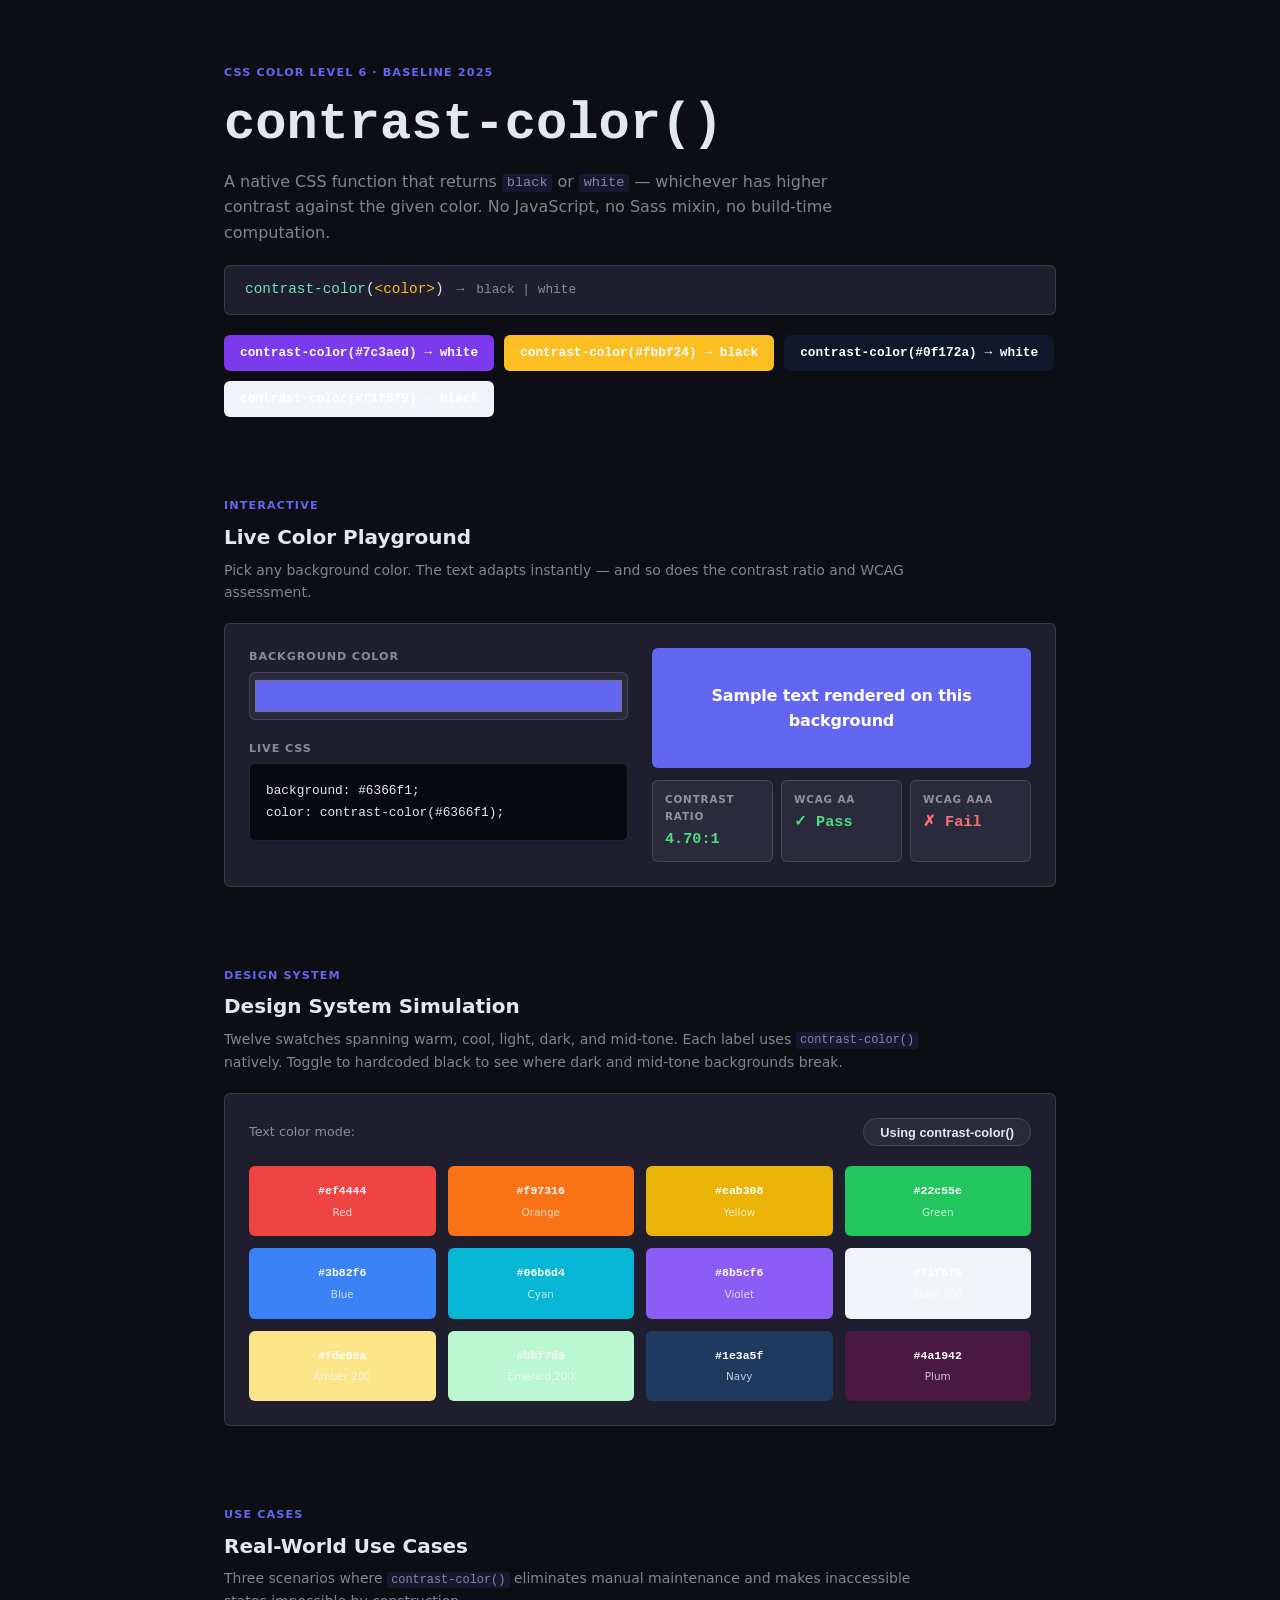
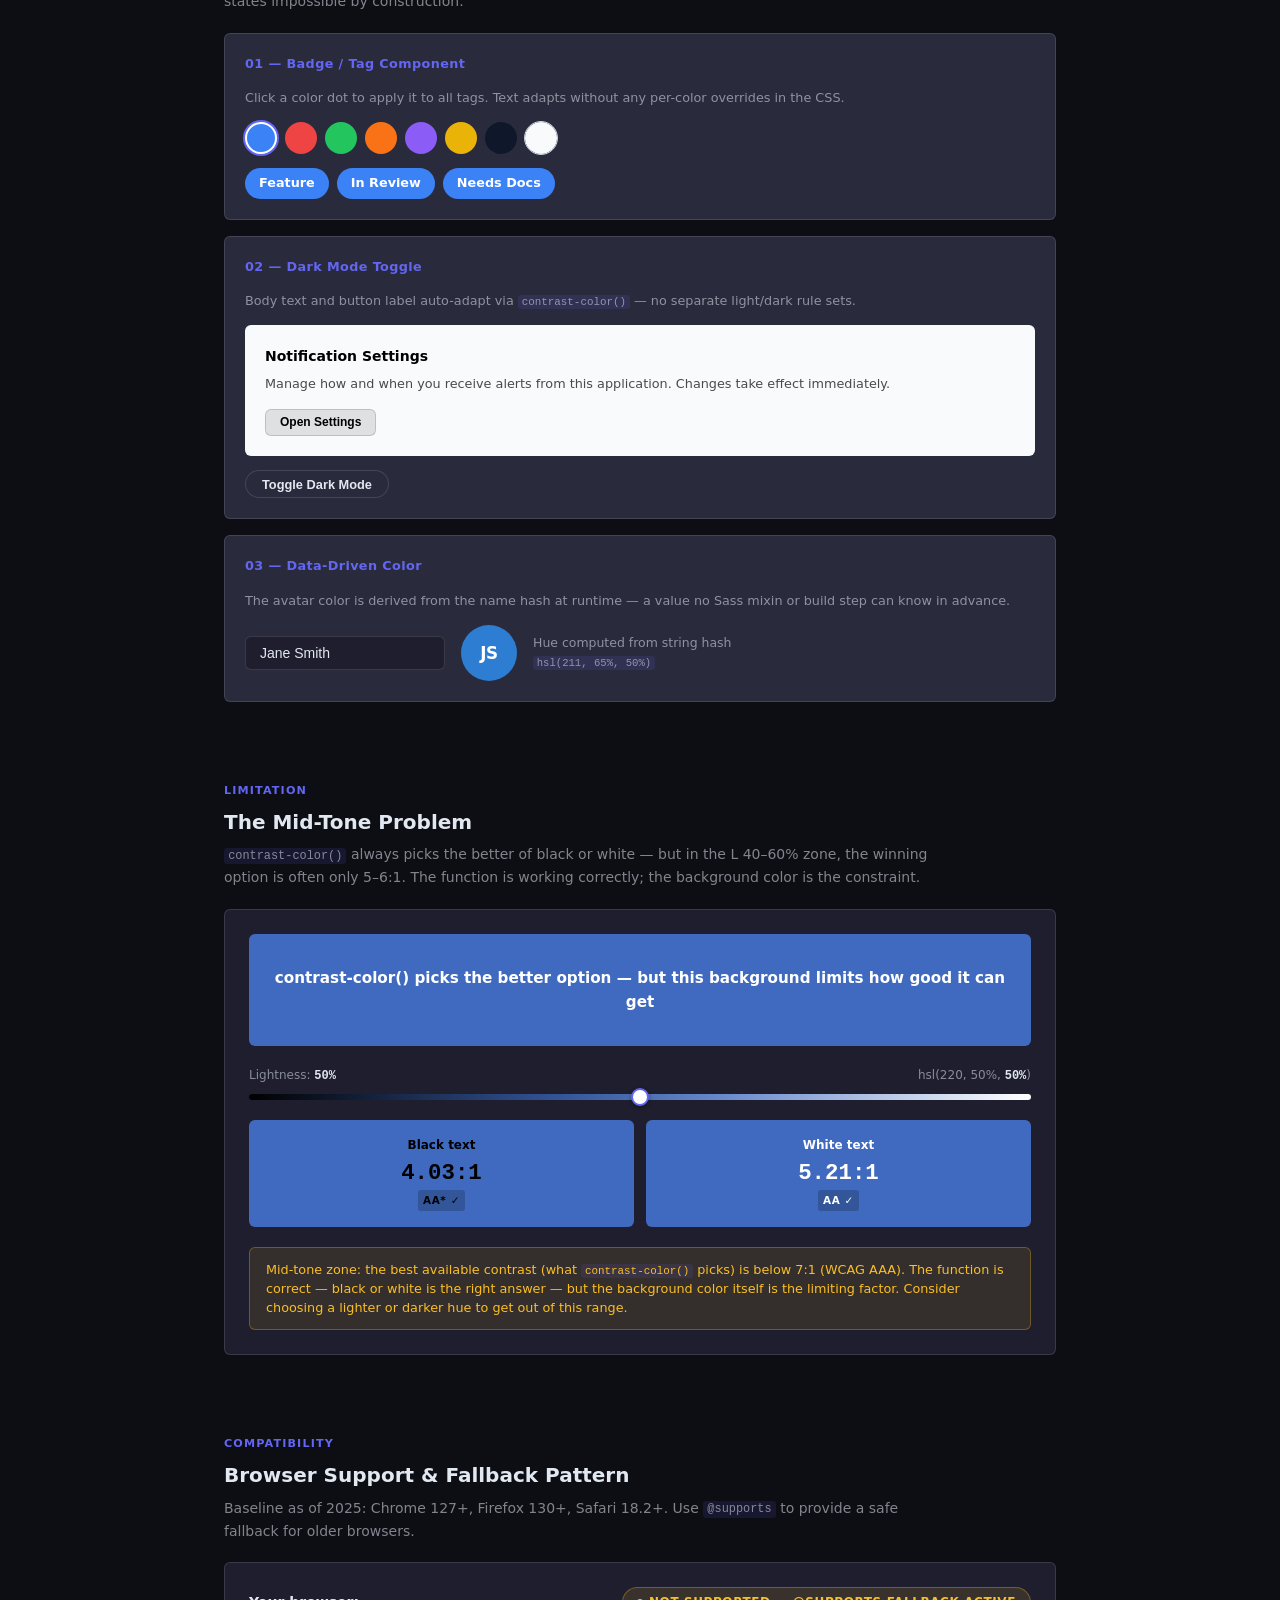
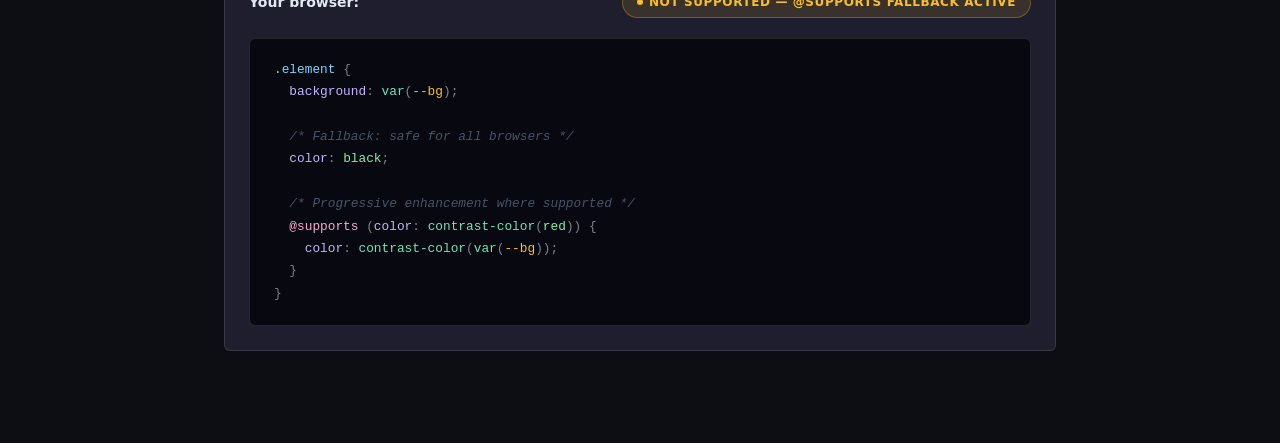
==== contrast-color/index.html @ 02e54796 "Add contrast-color demo and docs Introduce a new contrast-color demo and documentation. Adds contras" ====
<!DOCTYPE html>
<html lang="en">
<head>
  <meta charset="UTF-8">
  <meta name="viewport" content="width=device-width, initial-scale=1.0">
  <title>contrast-color() Demo</title>
  <style>
    /* ─── Variables & Reset ─── */
    :root {
      --accent: #6366f1;
      --accent-hover: #818cf8;
      --surface: #1e1e2e;
      --surface-raised: #2a2a3d;
      --border: rgb(255 255 255 / .12);
      --text: #e2e8f0;
      --text-dim: rgb(226 232 240 / .55);
      --success: #4ade80;
      --warning: #fbbf24;
      --error: #f87171;
      --radius: 6px;
    }

    *, *::before, *::after {
      box-sizing: border-box;
      margin: 0;
      padding: 0;
    }

    body {
      font-family: system-ui, sans-serif;
      background: #0d0d14;
      color: var(--text);
      line-height: 1.6;
      padding: 3.5rem 1.25rem 6rem;
    }

    /* ─── Layout ─── */
    .page {
      max-width: 52rem;
      margin-inline: auto;
      display: flex;
      flex-direction: column;
      gap: 5rem;
    }

    .section {
      display: flex;
      flex-direction: column;
      gap: 1.25rem;
    }

    .section-header {
      display: flex;
      flex-direction: column;
      gap: 0.35rem;
    }

    .section-label {
      font-size: 0.7rem;
      font-weight: 600;
      text-transform: uppercase;
      letter-spacing: 0.1em;
      color: var(--accent);
    }

    .section-title {
      font-size: 1.25rem;
      font-weight: 700;
    }

    .section-note {
      font-size: 0.875rem;
      color: var(--text-dim);
      max-width: 44rem;
    }

    .demo-area {
      background: var(--surface);
      border: 1px solid var(--border);
      border-radius: var(--radius);
      padding: 1.5rem;
    }

    /* ─── Typography ─── */
    code {
      font-family: ui-monospace, 'SF Mono', monospace;
      font-size: 0.85em;
      background: rgb(99 102 241 / .12);
      padding: 0.1em 0.35em;
      border-radius: 3px;
    }

    /* ─── Hero ─── */
    .page-header {
      display: flex;
      flex-direction: column;
      gap: 1rem;
      padding-top: 0.5rem;
    }

    h1 {
      font-size: clamp(2.25rem, 6vw, 3.25rem);
      font-weight: 700;
      line-height: 1.05;
      font-family: ui-monospace, 'SF Mono', monospace;
      color: var(--text);
    }

    .page-desc {
      font-size: 1rem;
      color: var(--text-dim);
      max-width: 42rem;
    }

    .syntax-callout {
      display: inline-flex;
      align-items: baseline;
      gap: 0.75rem;
      background: var(--surface);
      border: 1px solid var(--border);
      border-radius: var(--radius);
      padding: 0.75rem 1.25rem;
      font-family: ui-monospace, 'SF Mono', monospace;
      font-size: 0.9rem;
      margin-top: 0.25rem;
      flex-wrap: wrap;
    }

    .syntax-fn { color: #6ee7b7; }
    .syntax-arg { color: #fbbf24; }
    .syntax-ret { color: var(--text-dim); font-size: 0.8rem; }
    .syntax-arrow { color: var(--text-dim); }

    .hero-swatches {
      display: flex;
      gap: 0.625rem;
      flex-wrap: wrap;
      margin-top: 0.25rem;
    }

    .hero-swatch {
      padding: 0.5rem 1rem;
      border-radius: var(--radius);
      font-size: 0.8rem;
      font-weight: 600;
      font-family: ui-monospace, 'SF Mono', monospace;
      background: var(--bg);
      color: white; /* fallback */
      transition: color 0.15s;
    }

    @supports (color: contrast-color(red)) {
      .hero-swatch {
        color: contrast-color(var(--bg));
      }
    }

    /* ─── Section 2: Playground ─── */
    .playground-grid {
      display: grid;
      grid-template-columns: 1fr 1fr;
      gap: 1.5rem;
      align-items: start;
    }

    @media (max-width: 580px) {
      .playground-grid { grid-template-columns: 1fr; }
    }

    .playground-controls {
      display: flex;
      flex-direction: column;
      gap: 1.25rem;
    }

    .control-group {
      display: flex;
      flex-direction: column;
      gap: 0.35rem;
    }

    .control-label {
      font-size: 0.7rem;
      font-weight: 600;
      text-transform: uppercase;
      letter-spacing: 0.08em;
      color: var(--text-dim);
    }

    input[type="color"] {
      width: 100%;
      height: 3rem;
      border: 1px solid var(--border);
      border-radius: var(--radius);
      background: var(--surface-raised);
      cursor: pointer;
      padding: 0.2rem;
    }

    .pg-code {
      background: #080810;
      border: 1px solid var(--border);
      border-radius: var(--radius);
      padding: 1rem;
      font-family: ui-monospace, 'SF Mono', monospace;
      font-size: 0.8rem;
      color: var(--text);
      white-space: pre;
      overflow-x: auto;
      line-height: 1.7;
    }

    .playground-output {
      display: flex;
      flex-direction: column;
      gap: 0.75rem;
    }

    .pg-swatch {
      background: var(--pg-bg, #6366f1);
      border-radius: var(--radius);
      padding: 2rem 1.5rem;
      text-align: center;
      font-size: 1rem;
      font-weight: 700;
      color: white; /* fallback */
      transition: background 0.15s, color 0.15s;
      min-height: 120px;
      display: flex;
      align-items: center;
      justify-content: center;
      letter-spacing: -0.01em;
    }

    @supports (color: contrast-color(red)) {
      .pg-swatch {
        color: contrast-color(var(--pg-bg, #6366f1));
      }
    }

    .pg-stats {
      display: grid;
      grid-template-columns: repeat(3, 1fr);
      gap: 0.5rem;
    }

    .pg-stat {
      background: var(--surface-raised);
      border: 1px solid var(--border);
      border-radius: var(--radius);
      padding: 0.6rem 0.75rem;
      display: flex;
      flex-direction: column;
      gap: 0.15rem;
    }

    .pg-stat-label {
      font-size: 0.65rem;
      font-weight: 600;
      text-transform: uppercase;
      letter-spacing: 0.08em;
      color: var(--text-dim);
    }

    .pg-stat-value {
      font-size: 0.95rem;
      font-weight: 700;
      font-family: ui-monospace, 'SF Mono', monospace;
    }

    .c-pass { color: var(--success); }
    .c-warn { color: var(--warning); }
    .c-fail { color: var(--error); }

    /* ─── Section 3: Design Grid ─── */
    .grid-controls {
      display: flex;
      align-items: center;
      justify-content: space-between;
      margin-bottom: 1.25rem;
      gap: 1rem;
      flex-wrap: wrap;
    }

    .grid-mode-label {
      font-size: 0.8rem;
      color: var(--text-dim);
    }

    .toggle-btn {
      background: var(--surface-raised);
      border: 1px solid var(--border);
      border-radius: 20px;
      padding: 0.35rem 1rem;
      font-size: 0.8rem;
      font-weight: 600;
      color: var(--text);
      cursor: pointer;
      transition: background 0.15s, border-color 0.15s, color 0.15s;
    }

    .toggle-btn:hover {
      background: var(--surface);
      border-color: var(--accent);
    }

    .toggle-btn.active {
      background: var(--accent);
      border-color: var(--accent);
      color: white;
    }

    .swatch-grid {
      display: grid;
      grid-template-columns: repeat(4, 1fr);
      gap: 0.75rem;
    }

    @media (max-width: 480px) {
      .swatch-grid { grid-template-columns: repeat(3, 1fr); }
    }

    .color-swatch {
      background: var(--bg);
      border-radius: var(--radius);
      padding: 1rem 0.625rem;
      font-size: 0.72rem;
      font-weight: 700;
      text-align: center;
      display: flex;
      flex-direction: column;
      gap: 0.2rem;
      font-family: ui-monospace, 'SF Mono', monospace;
      transition: color 0.2s;
      color: white; /* fallback */
    }

    .color-swatch .swatch-name {
      font-size: 0.65rem;
      font-weight: 500;
      opacity: 0.75;
      font-family: system-ui, sans-serif;
    }

    @supports (color: contrast-color(red)) {
      .swatch-grid:not(.hardcoded) .color-swatch {
        color: contrast-color(var(--bg));
      }
    }

    .swatch-grid.hardcoded .color-swatch {
      color: black !important;
    }

    /* ─── Section 4: Use Cases ─── */
    .use-cases {
      display: flex;
      flex-direction: column;
      gap: 1rem;
    }

    .use-case {
      background: var(--surface-raised);
      border: 1px solid var(--border);
      border-radius: var(--radius);
      padding: 1.25rem;
      display: flex;
      flex-direction: column;
      gap: 0.875rem;
    }

    .use-case-title {
      font-size: 0.8rem;
      font-weight: 700;
      color: var(--accent);
      letter-spacing: 0.03em;
    }

    .use-case-note {
      font-size: 0.8rem;
      color: var(--text-dim);
    }

    /* Badge palette */
    .badge-palette {
      display: flex;
      gap: 0.5rem;
      flex-wrap: wrap;
      align-items: center;
    }

    .palette-dot {
      width: 2rem;
      height: 2rem;
      border-radius: 50%;
      border: 2px solid transparent;
      cursor: pointer;
      transition: transform 0.15s, border-color 0.15s, box-shadow 0.15s;
      background: var(--dot-bg);
    }

    .palette-dot:hover { transform: scale(1.15); }

    .palette-dot.selected {
      border-color: white;
      box-shadow: 0 0 0 2px var(--accent);
    }

    .badge-preview {
      display: flex;
      align-items: center;
      gap: 0.5rem;
      flex-wrap: wrap;
    }

    .badge-tag {
      display: inline-flex;
      align-items: center;
      background: var(--badge-bg, #3b82f6);
      border-radius: 9999px;
      padding: 0.3rem 0.875rem;
      font-size: 0.8rem;
      font-weight: 600;
      color: white; /* fallback */
      transition: background 0.2s, color 0.2s;
    }

    @supports (color: contrast-color(red)) {
      .badge-tag {
        color: contrast-color(var(--badge-bg, #3b82f6));
      }
    }

    /* Dark mode card */
    .mode-card {
      background: var(--card-bg, #f8fafc);
      border-radius: var(--radius);
      padding: 1.25rem;
      color: black; /* fallback - light bg default */
      transition: background 0.3s, color 0.3s;
    }

    @supports (color: contrast-color(red)) {
      .mode-card {
        color: contrast-color(var(--card-bg, #f8fafc));
      }
    }

    .mode-card h4 {
      font-size: 0.875rem;
      font-weight: 700;
      margin-bottom: 0.375rem;
    }

    .mode-card p {
      font-size: 0.8rem;
      margin-bottom: 0.875rem;
      opacity: 0.7;
    }

    .card-action-btn {
      background: rgb(0 0 0 / .1);
      border: 1px solid rgb(0 0 0 / .15);
      border-radius: var(--radius);
      padding: 0.35rem 0.875rem;
      font-size: 0.75rem;
      font-weight: 600;
      cursor: pointer;
      color: inherit;
      transition: background 0.15s;
    }

    @supports (color: contrast-color(red)) {
      .card-action-btn {
        color: contrast-color(var(--card-bg, #f8fafc));
      }
    }

    .card-action-btn:hover { background: rgb(0 0 0 / .2); }

    .dark-toggle-row {
      display: flex;
      align-items: center;
      gap: 0.75rem;
    }

    /* Avatar */
    .avatar-row {
      display: flex;
      align-items: center;
      gap: 1rem;
      flex-wrap: wrap;
    }

    .name-input {
      background: var(--surface);
      border: 1px solid var(--border);
      border-radius: var(--radius);
      padding: 0.5rem 0.875rem;
      font-size: 0.875rem;
      color: var(--text);
      width: 200px;
      outline: none;
      transition: border-color 0.15s;
    }

    .name-input:focus { border-color: var(--accent); }

    .avatar-circle {
      width: 3.5rem;
      height: 3.5rem;
      border-radius: 50%;
      background: var(--avatar-bg, hsl(200, 65%, 50%));
      display: flex;
      align-items: center;
      justify-content: center;
      font-size: 1.05rem;
      font-weight: 700;
      color: white; /* fallback */
      transition: background 0.25s, color 0.25s;
      flex-shrink: 0;
      letter-spacing: -0.02em;
    }

    @supports (color: contrast-color(red)) {
      .avatar-circle {
        color: contrast-color(var(--avatar-bg, hsl(200, 65%, 50%)));
      }
    }

    .avatar-meta {
      font-size: 0.78rem;
      color: var(--text-dim);
      line-height: 1.5;
    }

    /* ─── Section 5: Mid-tone ─── */
    .midtone-layout {
      display: flex;
      flex-direction: column;
      gap: 1.25rem;
    }

    .mt-main-swatch {
      background: var(--mt-bg, hsl(220, 50%, 50%));
      border-radius: var(--radius);
      padding: 2rem 1.5rem;
      text-align: center;
      font-size: 0.95rem;
      font-weight: 600;
      color: white; /* fallback */
      transition: background 0.05s, color 0.05s;
      min-height: 90px;
      display: flex;
      align-items: center;
      justify-content: center;
    }

    @supports (color: contrast-color(red)) {
      .mt-main-swatch {
        color: contrast-color(var(--mt-bg, hsl(220, 50%, 50%)));
      }
    }

    .slider-row {
      display: flex;
      flex-direction: column;
      gap: 0.5rem;
    }

    .slider-meta {
      display: flex;
      justify-content: space-between;
      font-size: 0.75rem;
      color: var(--text-dim);
    }

    .slider-meta strong { color: var(--text); font-family: ui-monospace, monospace; }

    input[type="range"] {
      -webkit-appearance: none;
      appearance: none;
      width: 100%;
      height: 6px;
      border-radius: 3px;
      background: linear-gradient(
        to right,
        hsl(220, 50%, 0%) 0%,
        hsl(220, 50%, 40%) 40%,
        hsl(220, 50%, 60%) 60%,
        hsl(220, 50%, 100%) 100%
      );
      cursor: pointer;
      outline: none;
    }

    input[type="range"]::-webkit-slider-thumb {
      -webkit-appearance: none;
      appearance: none;
      width: 18px;
      height: 18px;
      border-radius: 50%;
      background: white;
      border: 2px solid var(--accent);
      cursor: pointer;
      box-shadow: 0 1px 4px rgb(0 0 0 / .4);
    }

    input[type="range"]::-moz-range-thumb {
      width: 18px;
      height: 18px;
      border-radius: 50%;
      background: white;
      border: 2px solid var(--accent);
      cursor: pointer;
      box-shadow: 0 1px 4px rgb(0 0 0 / .4);
    }

    .mt-comparisons {
      display: grid;
      grid-template-columns: 1fr 1fr;
      gap: 0.75rem;
    }

    .mt-comp {
      background: var(--mt-bg);
      border-radius: var(--radius);
      padding: 1rem;
      display: flex;
      flex-direction: column;
      align-items: center;
      gap: 0.375rem;
      text-align: center;
      transition: background 0.05s;
    }

    .mt-comp-black { color: black; }
    .mt-comp-white { color: white; }

    .mt-comp-label {
      font-size: 0.75rem;
      font-weight: 700;
    }

    .mt-ratio {
      font-family: ui-monospace, monospace;
      font-size: 1.4rem;
      font-weight: 700;
      line-height: 1;
    }

    .mt-wcag-badge {
      font-size: 0.65rem;
      font-weight: 700;
      text-transform: uppercase;
      letter-spacing: 0.06em;
      padding: 0.2em 0.5em;
      border-radius: 3px;
      background: rgb(0 0 0 / .2);
    }

    .warning-strip {
      display: none;
      background: rgb(251 191 36 / .1);
      border: 1px solid rgb(251 191 36 / .3);
      border-radius: var(--radius);
      padding: 0.75rem 1rem;
      font-size: 0.8rem;
      color: var(--warning);
      line-height: 1.5;
    }

    .warning-strip.visible { display: block; }

    /* ─── Section 6: Browser Support ─── */
    .support-row {
      display: flex;
      align-items: center;
      justify-content: space-between;
      flex-wrap: wrap;
      gap: 0.75rem;
      margin-bottom: 1.25rem;
    }

    .support-label-text {
      font-size: 0.875rem;
      font-weight: 600;
    }

    .support-pill {
      display: inline-flex;
      align-items: center;
      gap: 0.375rem;
      border-radius: 9999px;
      padding: 0.3rem 0.875rem;
      font-size: 0.75rem;
      font-weight: 700;
      text-transform: uppercase;
      letter-spacing: 0.05em;
    }

    .support-pill.supported {
      background: rgb(74 222 128 / .12);
      border: 1px solid rgb(74 222 128 / .3);
      color: var(--success);
    }

    .support-pill.unsupported {
      background: rgb(251 191 36 / .12);
      border: 1px solid rgb(251 191 36 / .3);
      color: var(--warning);
    }

    .support-dot {
      width: 6px;
      height: 6px;
      border-radius: 50%;
      background: currentColor;
    }

    .code-block {
      background: #080810;
      border: 1px solid var(--border);
      border-radius: var(--radius);
      padding: 1.25rem 1.5rem;
      font-family: ui-monospace, 'SF Mono', monospace;
      font-size: 0.8rem;
      line-height: 1.75;
      overflow-x: auto;
      white-space: pre;
    }

    .tok-selector { color: #7dd3fc; }
    .tok-prop { color: #c4b5fd; }
    .tok-fn { color: #6ee7b7; }
    .tok-var { color: #fbbf24; }
    .tok-value { color: #86efac; }
    .tok-comment { color: #475569; font-style: italic; }
    .tok-at { color: #f9a8d4; }
    .tok-punct { color: var(--text-dim); }
  </style>
</head>
<body>
  <div class="page">

    <!-- ─── Hero ─── -->
    <header class="page-header">
      <p class="section-label">CSS Color Level 6 · Baseline 2025</p>
      <h1>contrast-color()</h1>
      <p class="page-desc">
        A native CSS function that returns <code>black</code> or <code>white</code> — whichever has higher contrast against the given color. No JavaScript, no Sass mixin, no build-time computation.
      </p>
      <div class="syntax-callout">
        <span><span class="syntax-fn">contrast-color</span>(<span class="syntax-arg">&lt;color&gt;</span>)</span>
        <span class="syntax-arrow">→</span>
        <span class="syntax-ret">black | white</span>
      </div>
      <div class="hero-swatches">
        <div class="hero-swatch" style="--bg: #7c3aed">contrast-color(#7c3aed) → white</div>
        <div class="hero-swatch" style="--bg: #fbbf24">contrast-color(#fbbf24) → black</div>
        <div class="hero-swatch" style="--bg: #0f172a">contrast-color(#0f172a) → white</div>
        <div class="hero-swatch" style="--bg: #f1f5f9">contrast-color(#f1f5f9) → black</div>
      </div>
    </header>

    <!-- ─── 2. Live Color Playground ─── -->
    <section class="section">
      <div class="section-header">
        <p class="section-label">Interactive</p>
        <h2 class="section-title">Live Color Playground</h2>
        <p class="section-note">Pick any background color. The text adapts instantly — and so does the contrast ratio and WCAG assessment.</p>
      </div>
      <div class="demo-area">
        <div class="playground-grid">
          <div class="playground-controls">
            <div class="control-group">
              <p class="control-label">Background color</p>
              <input type="color" id="color-picker" value="#6366f1">
            </div>
            <div class="control-group">
              <p class="control-label">Live CSS</p>
              <pre class="pg-code" id="pg-code">background: #6366f1;
color: contrast-color(#6366f1);</pre>
            </div>
          </div>
          <div class="playground-output">
            <div class="pg-swatch" id="pg-swatch">
              Sample text rendered on this background
            </div>
            <div class="pg-stats">
              <div class="pg-stat">
                <span class="pg-stat-label">Contrast ratio</span>
                <span class="pg-stat-value" id="pg-ratio">—</span>
              </div>
              <div class="pg-stat">
                <span class="pg-stat-label">WCAG AA</span>
                <span class="pg-stat-value" id="pg-aa">—</span>
              </div>
              <div class="pg-stat">
                <span class="pg-stat-label">WCAG AAA</span>
                <span class="pg-stat-value" id="pg-aaa">—</span>
              </div>
            </div>
          </div>
        </div>
      </div>
    </section>

    <!-- ─── 3. Design System Grid ─── -->
    <section class="section">
      <div class="section-header">
        <p class="section-label">Design System</p>
        <h2 class="section-title">Design System Simulation</h2>
        <p class="section-note">
          Twelve swatches spanning warm, cool, light, dark, and mid-tone. Each label uses <code>contrast-color()</code> natively. Toggle to hardcoded black to see where dark and mid-tone backgrounds break.
        </p>
      </div>
      <div class="demo-area">
        <div class="grid-controls">
          <p class="grid-mode-label">Text color mode:</p>
          <button class="toggle-btn" id="grid-toggle">Using contrast-color()</button>
        </div>
        <div class="swatch-grid" id="swatch-grid">
          <div class="color-swatch" style="--bg: #ef4444">
            <span>#ef4444</span>
            <span class="swatch-name">Red</span>
          </div>
          <div class="color-swatch" style="--bg: #f97316">
            <span>#f97316</span>
            <span class="swatch-name">Orange</span>
          </div>
          <div class="color-swatch" style="--bg: #eab308">
            <span>#eab308</span>
            <span class="swatch-name">Yellow</span>
          </div>
          <div class="color-swatch" style="--bg: #22c55e">
            <span>#22c55e</span>
            <span class="swatch-name">Green</span>
          </div>
          <div class="color-swatch" style="--bg: #3b82f6">
            <span>#3b82f6</span>
            <span class="swatch-name">Blue</span>
          </div>
          <div class="color-swatch" style="--bg: #06b6d4">
            <span>#06b6d4</span>
            <span class="swatch-name">Cyan</span>
          </div>
          <div class="color-swatch" style="--bg: #8b5cf6">
            <span>#8b5cf6</span>
            <span class="swatch-name">Violet</span>
          </div>
          <div class="color-swatch" style="--bg: #f1f5f9">
            <span>#f1f5f9</span>
            <span class="swatch-name">Slate 100</span>
          </div>
          <div class="color-swatch" style="--bg: #fde68a">
            <span>#fde68a</span>
            <span class="swatch-name">Amber 200</span>
          </div>
          <div class="color-swatch" style="--bg: #bbf7d0">
            <span>#bbf7d0</span>
            <span class="swatch-name">Emerald 200</span>
          </div>
          <div class="color-swatch" style="--bg: #1e3a5f">
            <span>#1e3a5f</span>
            <span class="swatch-name">Navy</span>
          </div>
          <div class="color-swatch" style="--bg: #4a1942">
            <span>#4a1942</span>
            <span class="swatch-name">Plum</span>
          </div>
        </div>
      </div>
    </section>

    <!-- ─── 4. Real-World Use Cases ─── -->
    <section class="section">
      <div class="section-header">
        <p class="section-label">Use Cases</p>
        <h2 class="section-title">Real-World Use Cases</h2>
        <p class="section-note">Three scenarios where <code>contrast-color()</code> eliminates manual maintenance and makes inaccessible states impossible by construction.</p>
      </div>
      <div class="use-cases">

        <!-- 4a. Badge/tag -->
        <div class="use-case">
          <p class="use-case-title">01 — Badge / Tag Component</p>
          <p class="use-case-note">Click a color dot to apply it to all tags. Text adapts without any per-color overrides in the CSS.</p>
          <div class="badge-palette" id="badge-palette">
            <button class="palette-dot selected" data-color="#3b82f6" style="--dot-bg: #3b82f6; background: #3b82f6" aria-label="Blue"></button>
            <button class="palette-dot" data-color="#ef4444" style="--dot-bg: #ef4444; background: #ef4444" aria-label="Red"></button>
            <button class="palette-dot" data-color="#22c55e" style="--dot-bg: #22c55e; background: #22c55e" aria-label="Green"></button>
            <button class="palette-dot" data-color="#f97316" style="--dot-bg: #f97316; background: #f97316" aria-label="Orange"></button>
            <button class="palette-dot" data-color="#8b5cf6" style="--dot-bg: #8b5cf6; background: #8b5cf6" aria-label="Violet"></button>
            <button class="palette-dot" data-color="#eab308" style="--dot-bg: #eab308; background: #eab308" aria-label="Yellow"></button>
            <button class="palette-dot" data-color="#0f172a" style="--dot-bg: #0f172a; background: #0f172a" aria-label="Near black"></button>
            <button class="palette-dot" data-color="#f8fafc" style="--dot-bg: #f8fafc; background: #f8fafc; outline: 1px solid #cbd5e1" aria-label="Near white"></button>
          </div>
          <div class="badge-preview">
            <span class="badge-tag" style="--badge-bg: #3b82f6">Feature</span>
            <span class="badge-tag" style="--badge-bg: #3b82f6">In Review</span>
            <span class="badge-tag" style="--badge-bg: #3b82f6">Needs Docs</span>
          </div>
        </div>

        <!-- 4b. Dark mode card -->
        <div class="use-case">
          <p class="use-case-title">02 — Dark Mode Toggle</p>
          <p class="use-case-note">Body text and button label auto-adapt via <code>contrast-color()</code> — no separate light/dark rule sets.</p>
          <div class="mode-card" id="mode-card" style="--card-bg: #f8fafc">
            <h4>Notification Settings</h4>
            <p>Manage how and when you receive alerts from this application. Changes take effect immediately.</p>
            <button class="card-action-btn">Open Settings</button>
          </div>
          <div class="dark-toggle-row">
            <button class="toggle-btn" id="dark-toggle">Toggle Dark Mode</button>
          </div>
        </div>

        <!-- 4c. Data-driven avatar -->
        <div class="use-case">
          <p class="use-case-title">03 — Data-Driven Color</p>
          <p class="use-case-note">
            The avatar color is derived from the name hash at runtime — a value no Sass mixin or build step can know in advance.
          </p>
          <div class="avatar-row">
            <input type="text" id="name-input" class="name-input" placeholder="Type a name…" value="Jane Smith">
            <div class="avatar-circle" id="avatar-circle">JS</div>
            <p class="avatar-meta">
              Hue computed from string hash<br>
              <code>hsl(<span id="avatar-hue">—</span>, 65%, 50%)</code>
            </p>
          </div>
        </div>

      </div>
    </section>

    <!-- ─── 5. Mid-Tone Problem ─── -->
    <section class="section">
      <div class="section-header">
        <p class="section-label">Limitation</p>
        <h2 class="section-title">The Mid-Tone Problem</h2>
        <p class="section-note">
          <code>contrast-color()</code> always picks the better of black or white — but in the L 40–60% zone, the winning option is often only 5–6:1. The function is working correctly; the background color is the constraint.
        </p>
      </div>
      <div class="demo-area">
        <div class="midtone-layout">
          <div class="mt-main-swatch" id="mt-main" style="--mt-bg: hsl(220, 50%, 50%)">
            contrast-color() picks the better option — but this background limits how good it can get
          </div>
          <div class="slider-row">
            <div class="slider-meta">
              <span>Lightness: <strong id="mt-label">50%</strong></span>
              <span>hsl(220, 50%, <strong id="mt-label-r">50%</strong>)</span>
            </div>
            <input type="range" id="mt-slider" min="0" max="100" value="50" aria-label="Background lightness">
          </div>
          <div class="mt-comparisons">
            <div class="mt-comp mt-comp-black" id="mt-black" style="--mt-bg: hsl(220, 50%, 50%)">
              <span class="mt-comp-label">Black text</span>
              <span class="mt-ratio" id="mt-ratio-black">—</span>
              <span class="mt-wcag-badge" id="mt-wcag-black">—</span>
            </div>
            <div class="mt-comp mt-comp-white" id="mt-white" style="--mt-bg: hsl(220, 50%, 50%)">
              <span class="mt-comp-label">White text</span>
              <span class="mt-ratio" id="mt-ratio-white">—</span>
              <span class="mt-wcag-badge" id="mt-wcag-white">—</span>
            </div>
          </div>
          <div class="warning-strip" id="mt-warning">
            Mid-tone zone: the best available contrast (what <code>contrast-color()</code> picks) is below 7:1 (WCAG AAA). The function is correct — black or white is the right answer — but the background color itself is the limiting factor. Consider choosing a lighter or darker hue to get out of this range.
          </div>
        </div>
      </div>
    </section>

    <!-- ─── 6. Browser Support ─── -->
    <section class="section">
      <div class="section-header">
        <p class="section-label">Compatibility</p>
        <h2 class="section-title">Browser Support & Fallback Pattern</h2>
        <p class="section-note">
          Baseline as of 2025: Chrome 127+, Firefox 130+, Safari 18.2+. Use <code>@supports</code> to provide a safe fallback for older browsers.
        </p>
      </div>
      <div class="demo-area">
        <div class="support-row">
          <p class="support-label-text">Your browser:</p>
          <div class="support-pill" id="support-pill">
            <span class="support-dot"></span>
            <span id="support-label">Detecting…</span>
          </div>
        </div>
        <div class="code-block"><span class="tok-selector">.element</span> <span class="tok-punct">{</span>
  <span class="tok-prop">background</span><span class="tok-punct">:</span> <span class="tok-fn">var</span><span class="tok-punct">(</span><span class="tok-var">--bg</span><span class="tok-punct">);</span>

  <span class="tok-comment">/* Fallback: safe for all browsers */</span>
  <span class="tok-prop">color</span><span class="tok-punct">:</span> <span class="tok-value">black</span><span class="tok-punct">;</span>

  <span class="tok-comment">/* Progressive enhancement where supported */</span>
  <span class="tok-at">@supports</span> <span class="tok-punct">(</span><span class="tok-prop">color</span><span class="tok-punct">:</span> <span class="tok-fn">contrast-color</span><span class="tok-punct">(</span><span class="tok-value">red</span><span class="tok-punct">))</span> <span class="tok-punct">{</span>
    <span class="tok-prop">color</span><span class="tok-punct">:</span> <span class="tok-fn">contrast-color</span><span class="tok-punct">(</span><span class="tok-fn">var</span><span class="tok-punct">(</span><span class="tok-var">--bg</span><span class="tok-punct">));</span>
  <span class="tok-punct">}</span>
<span class="tok-punct">}</span></div>
      </div>
    </section>

  </div>

  <script>
    // ─── Color utilities ───

    function hexToRgb(hex) {
      const n = parseInt(hex.slice(1), 16);
      return [(n >> 16) & 255, (n >> 8) & 255, n & 255];
    }

    function relativeLuminance(rgb) {
      return rgb.map(c => {
        c /= 255;
        return c <= 0.04045 ? c / 12.92 : ((c + 0.055) / 1.055) ** 2.4;
      }).reduce((sum, c, i) => sum + c * [0.2126, 0.7152, 0.0722][i], 0);
    }

    function contrastRatio(l1, l2) {
      return (Math.max(l1, l2) + 0.05) / (Math.min(l1, l2) + 0.05);
    }

    function wcagResult(ratio) {
      if (ratio >= 7)   return { label: 'AAA ✓', cls: 'c-pass' };
      if (ratio >= 4.5) return { label: 'AA ✓',  cls: 'c-pass' };
      if (ratio >= 3)   return { label: 'AA* ✓', cls: 'c-warn' };
      return               { label: 'Fail',      cls: 'c-fail' };
    }

    function hslToRgb(h, s, l) {
      s /= 100; l /= 100;
      const k = n => (n + h / 30) % 12;
      const a = s * Math.min(l, 1 - l);
      const f = n => l - a * Math.max(-1, Math.min(k(n) - 3, Math.min(9 - k(n), 1)));
      return [f(0), f(8), f(4)].map(c => Math.round(c * 255));
    }

    // ─── Section 2: Playground ───

    const picker    = document.getElementById('color-picker');
    const pgSwatch  = document.getElementById('pg-swatch');
    const pgCode    = document.getElementById('pg-code');
    const pgRatio   = document.getElementById('pg-ratio');
    const pgAA      = document.getElementById('pg-aa');
    const pgAAA     = document.getElementById('pg-aaa');

    function updatePlayground(hex) {
      pgSwatch.style.setProperty('--pg-bg', hex);
      pgCode.textContent = `background: ${hex};\ncolor: contrast-color(${hex});`;

      const lum       = relativeLuminance(hexToRgb(hex));
      const rBlack    = contrastRatio(lum, 0);
      const rWhite    = contrastRatio(lum, 1);
      const chosen    = Math.max(rBlack, rWhite);

      pgRatio.textContent  = chosen.toFixed(2) + ':1';
      pgRatio.className    = 'pg-stat-value ' + (chosen >= 4.5 ? 'c-pass' : chosen >= 3 ? 'c-warn' : 'c-fail');

      pgAA.textContent     = chosen >= 4.5 ? '✓ Pass' : '✗ Fail';
      pgAA.className       = 'pg-stat-value ' + (chosen >= 4.5 ? 'c-pass' : 'c-fail');

      pgAAA.textContent    = chosen >= 7 ? '✓ Pass' : '✗ Fail';
      pgAAA.className      = 'pg-stat-value ' + (chosen >= 7 ? 'c-pass' : 'c-fail');
    }

    picker.addEventListener('input', e => updatePlayground(e.target.value));
    updatePlayground(picker.value);

    // ─── Section 3: Grid toggle ───

    const gridToggle = document.getElementById('grid-toggle');
    const swatchGrid = document.getElementById('swatch-grid');
    let isHardcoded  = false;

    gridToggle.addEventListener('click', () => {
      isHardcoded = !isHardcoded;
      swatchGrid.classList.toggle('hardcoded', isHardcoded);
      gridToggle.classList.toggle('active', isHardcoded);
      gridToggle.textContent = isHardcoded ? 'Hardcoded: black' : 'Using contrast-color()';
    });

    // ─── Section 4a: Badge palette ───

    const badgePalette = document.getElementById('badge-palette');
    const badgeTags    = document.querySelectorAll('.badge-tag');

    badgePalette.addEventListener('click', e => {
      const dot = e.target.closest('.palette-dot');
      if (!dot) return;
      document.querySelectorAll('.palette-dot').forEach(d => d.classList.remove('selected'));
      dot.classList.add('selected');
      const color = dot.dataset.color;
      badgeTags.forEach(tag => tag.style.setProperty('--badge-bg', color));
    });

    // ─── Section 4b: Dark mode toggle ───

    const darkToggle = document.getElementById('dark-toggle');
    const modeCard   = document.getElementById('mode-card');
    let isDark       = false;

    darkToggle.addEventListener('click', () => {
      isDark = !isDark;
      modeCard.style.setProperty('--card-bg', isDark ? '#0f172a' : '#f8fafc');
      darkToggle.textContent = isDark ? 'Toggle Light Mode' : 'Toggle Dark Mode';
    });

    // ─── Section 4c: Avatar / data-driven ───

    const nameInput    = document.getElementById('name-input');
    const avatarCircle = document.getElementById('avatar-circle');
    const avatarHue    = document.getElementById('avatar-hue');

    function hashName(name) {
      return name.split('').reduce((acc, c) => acc + c.charCodeAt(0), 0) % 360;
    }

    function updateAvatar(name) {
      if (!name.trim()) return;
      const hue      = hashName(name);
      const hsl      = `hsl(${hue}, 65%, 50%)`;
      avatarCircle.style.setProperty('--avatar-bg', hsl);
      avatarHue.textContent = hue;
      const initials = name.trim().split(/\s+/).map(w => w[0]).join('').slice(0, 2).toUpperCase();
      avatarCircle.textContent = initials;
    }

    nameInput.addEventListener('input', e => updateAvatar(e.target.value));
    updateAvatar(nameInput.value);

    // ─── Section 5: Mid-tone slider ───

    const mtSlider      = document.getElementById('mt-slider');
    const mtLabel       = document.getElementById('mt-label');
    const mtLabelR      = document.getElementById('mt-label-r');
    const mtMain        = document.getElementById('mt-main');
    const mtBlack       = document.getElementById('mt-black');
    const mtWhite       = document.getElementById('mt-white');
    const mtRatioBlack  = document.getElementById('mt-ratio-black');
    const mtRatioWhite  = document.getElementById('mt-ratio-white');
    const mtWcagBlack   = document.getElementById('mt-wcag-black');
    const mtWcagWhite   = document.getElementById('mt-wcag-white');
    const mtWarning     = document.getElementById('mt-warning');

    function updateMidtone(L) {
      const hsl = `hsl(220, 50%, ${L}%)`;
      mtLabel.textContent  = `${L}%`;
      mtLabelR.textContent = `${L}%`;
      mtMain.style.setProperty('--mt-bg', hsl);
      mtBlack.style.setProperty('--mt-bg', hsl);
      mtWhite.style.setProperty('--mt-bg', hsl);

      const rgb    = hslToRgb(220, 50, L);
      const lum    = relativeLuminance(rgb);
      const rBlack = contrastRatio(lum, 0);
      const rWhite = contrastRatio(lum, 1);

      mtRatioBlack.textContent = rBlack.toFixed(2) + ':1';
      mtRatioWhite.textContent = rWhite.toFixed(2) + ':1';

      const wB = wcagResult(rBlack);
      const wW = wcagResult(rWhite);
      mtWcagBlack.textContent = wB.label;
      mtWcagWhite.textContent = wW.label;

      mtWarning.classList.toggle('visible', Math.max(rBlack, rWhite) < 7);
    }

    mtSlider.addEventListener('input', e => updateMidtone(parseInt(e.target.value)));
    updateMidtone(50);

    // ─── Section 6: Browser support detection ───

    const supportPill  = document.getElementById('support-pill');
    const supportLabel = document.getElementById('support-label');
    const isSupported  = CSS.supports('color', 'contrast-color(red)');

    supportPill.classList.add(isSupported ? 'supported' : 'unsupported');
    supportLabel.textContent = isSupported
      ? 'contrast-color() supported'
      : 'Not supported — @supports fallback active';
  </script>
</body>
</html>
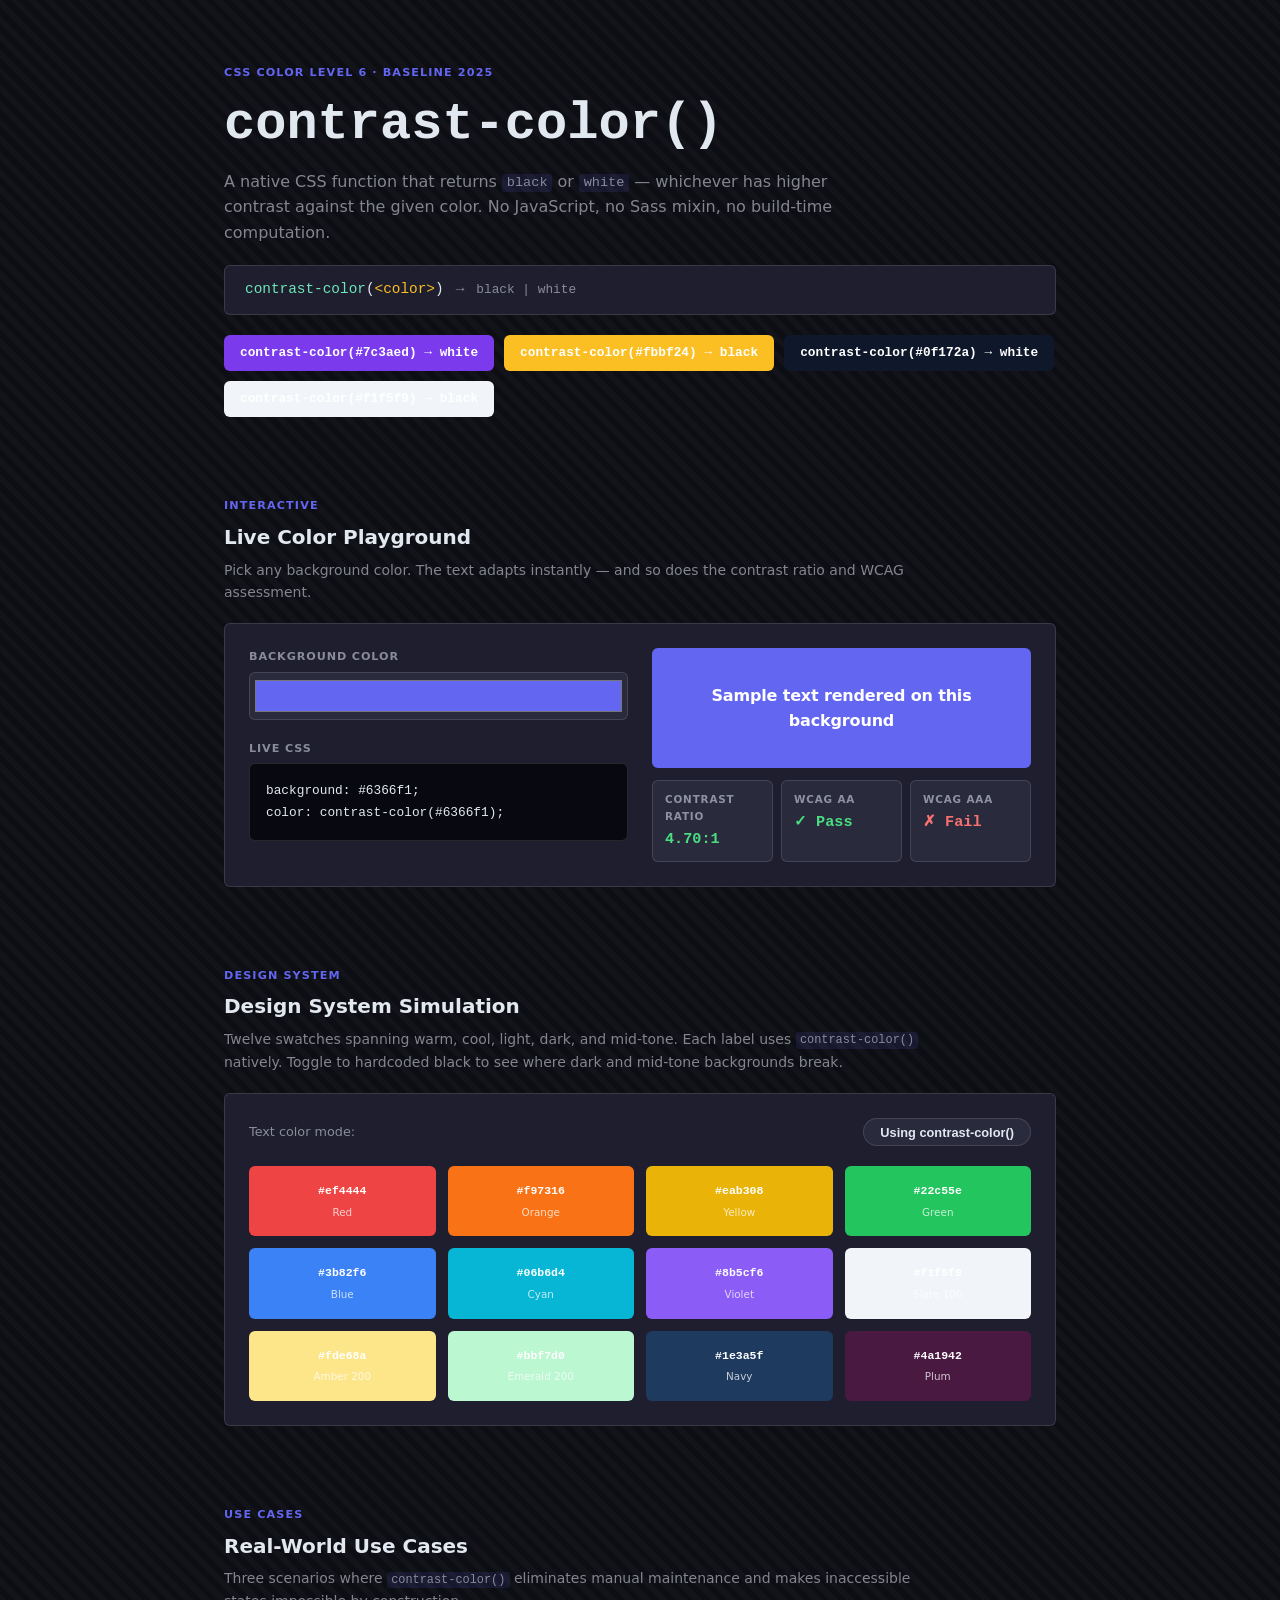
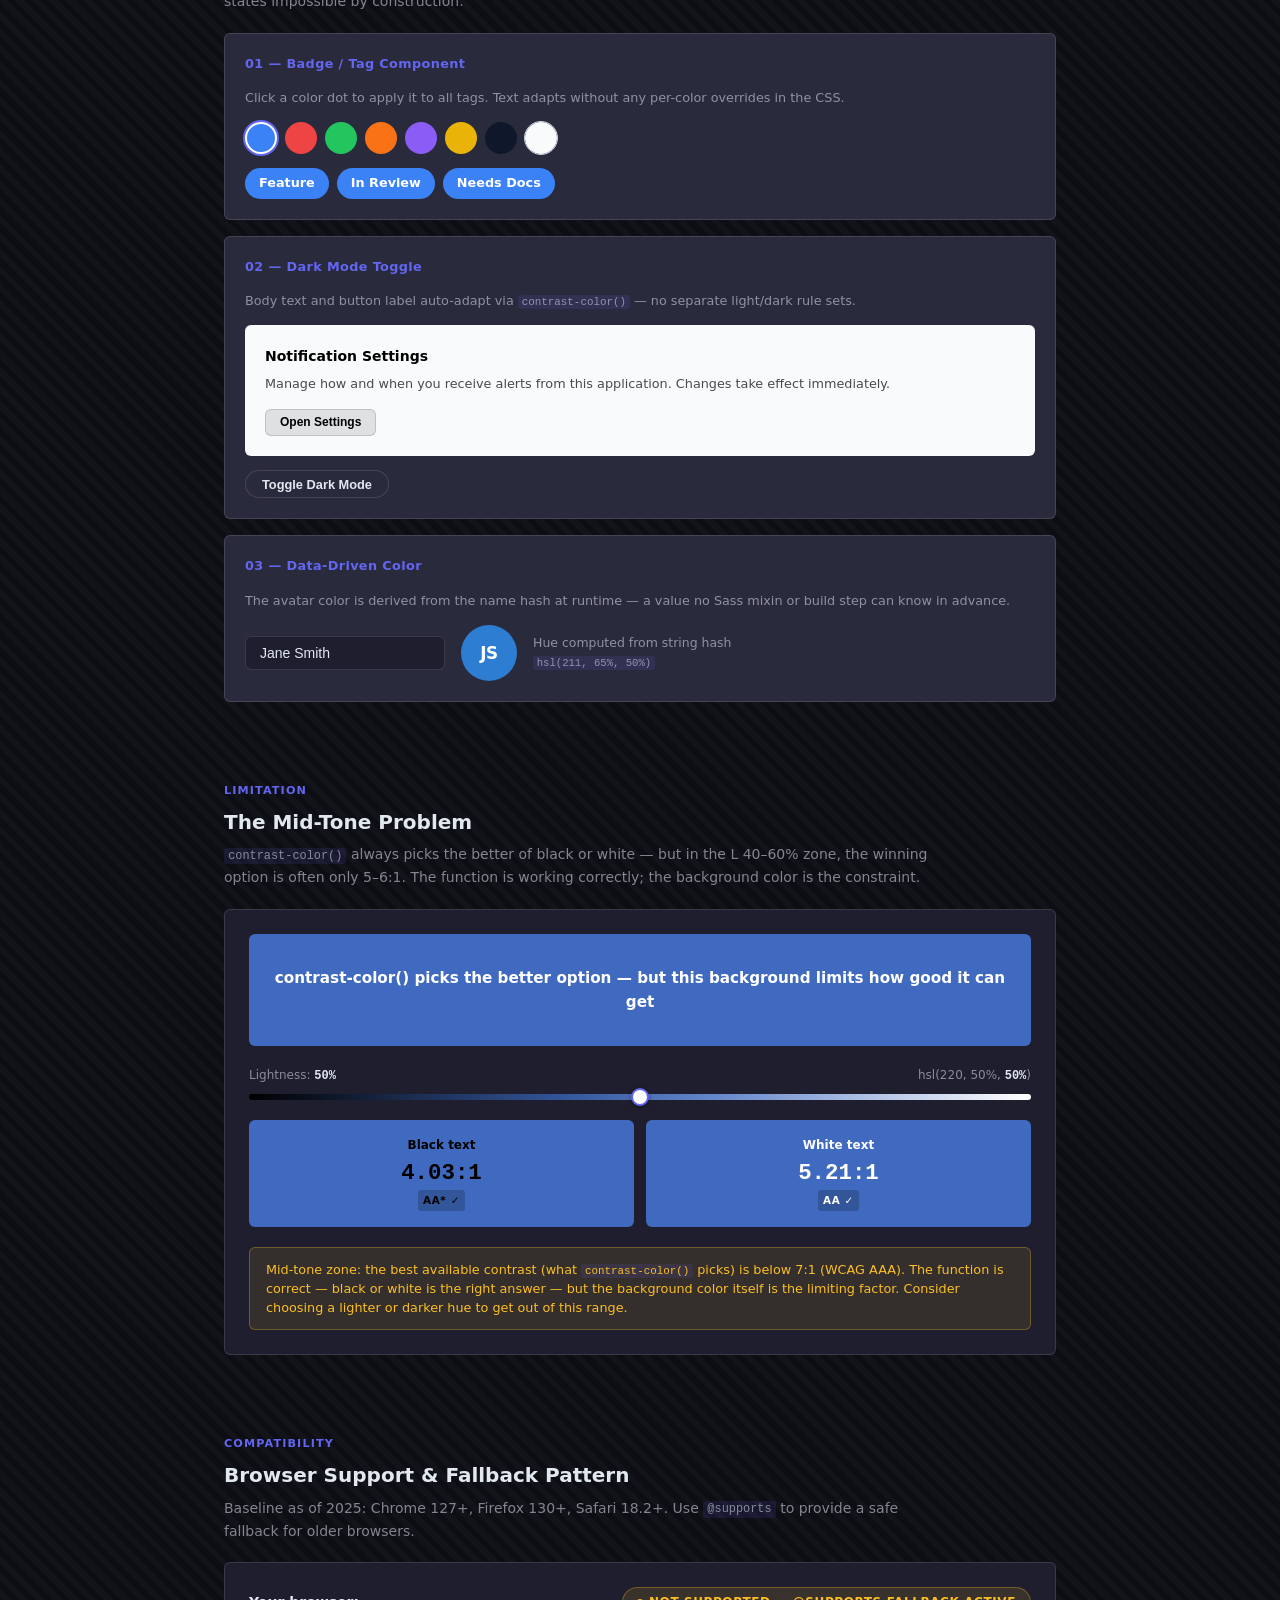
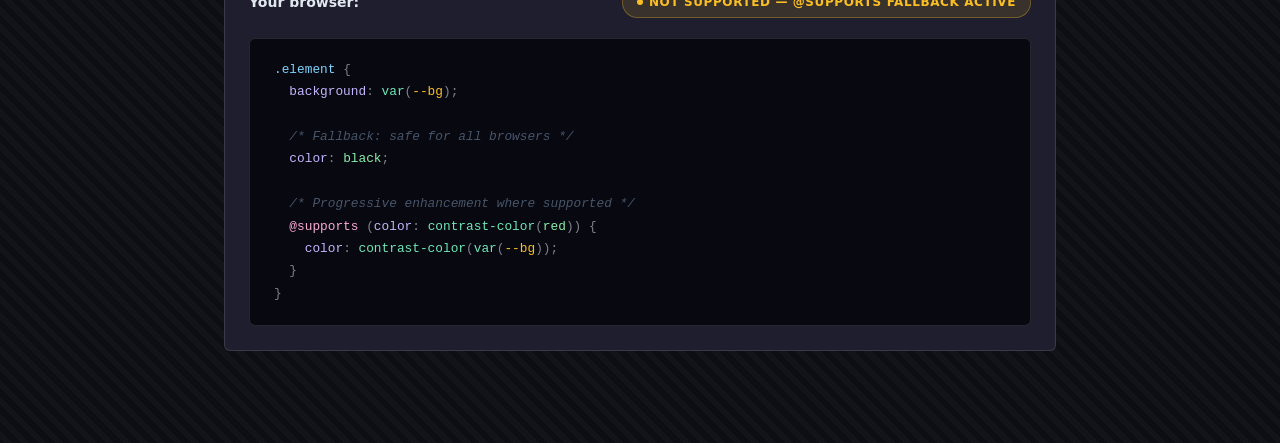
==== commit 74958071: "Add subtle diagonal striped background Replace the solid page background with a layered look: set ba" ====
--- a/contrast-color/index.html
+++ b/contrast-color/index.html
@@ -28,7 +28,14 @@
 
     body {
       font-family: system-ui, sans-serif;
-      background: #0d0d14;
+      background-color: #0d0d14;
+      background-image: repeating-linear-gradient(
+        45deg,
+        #0d0d14,
+        #0d0d14 6px,
+        rgb(255 255 255 / .025) 6px,
+        rgb(255 255 255 / .025) 12px
+      );
       color: var(--text);
       line-height: 1.6;
       padding: 3.5rem 1.25rem 6rem;
